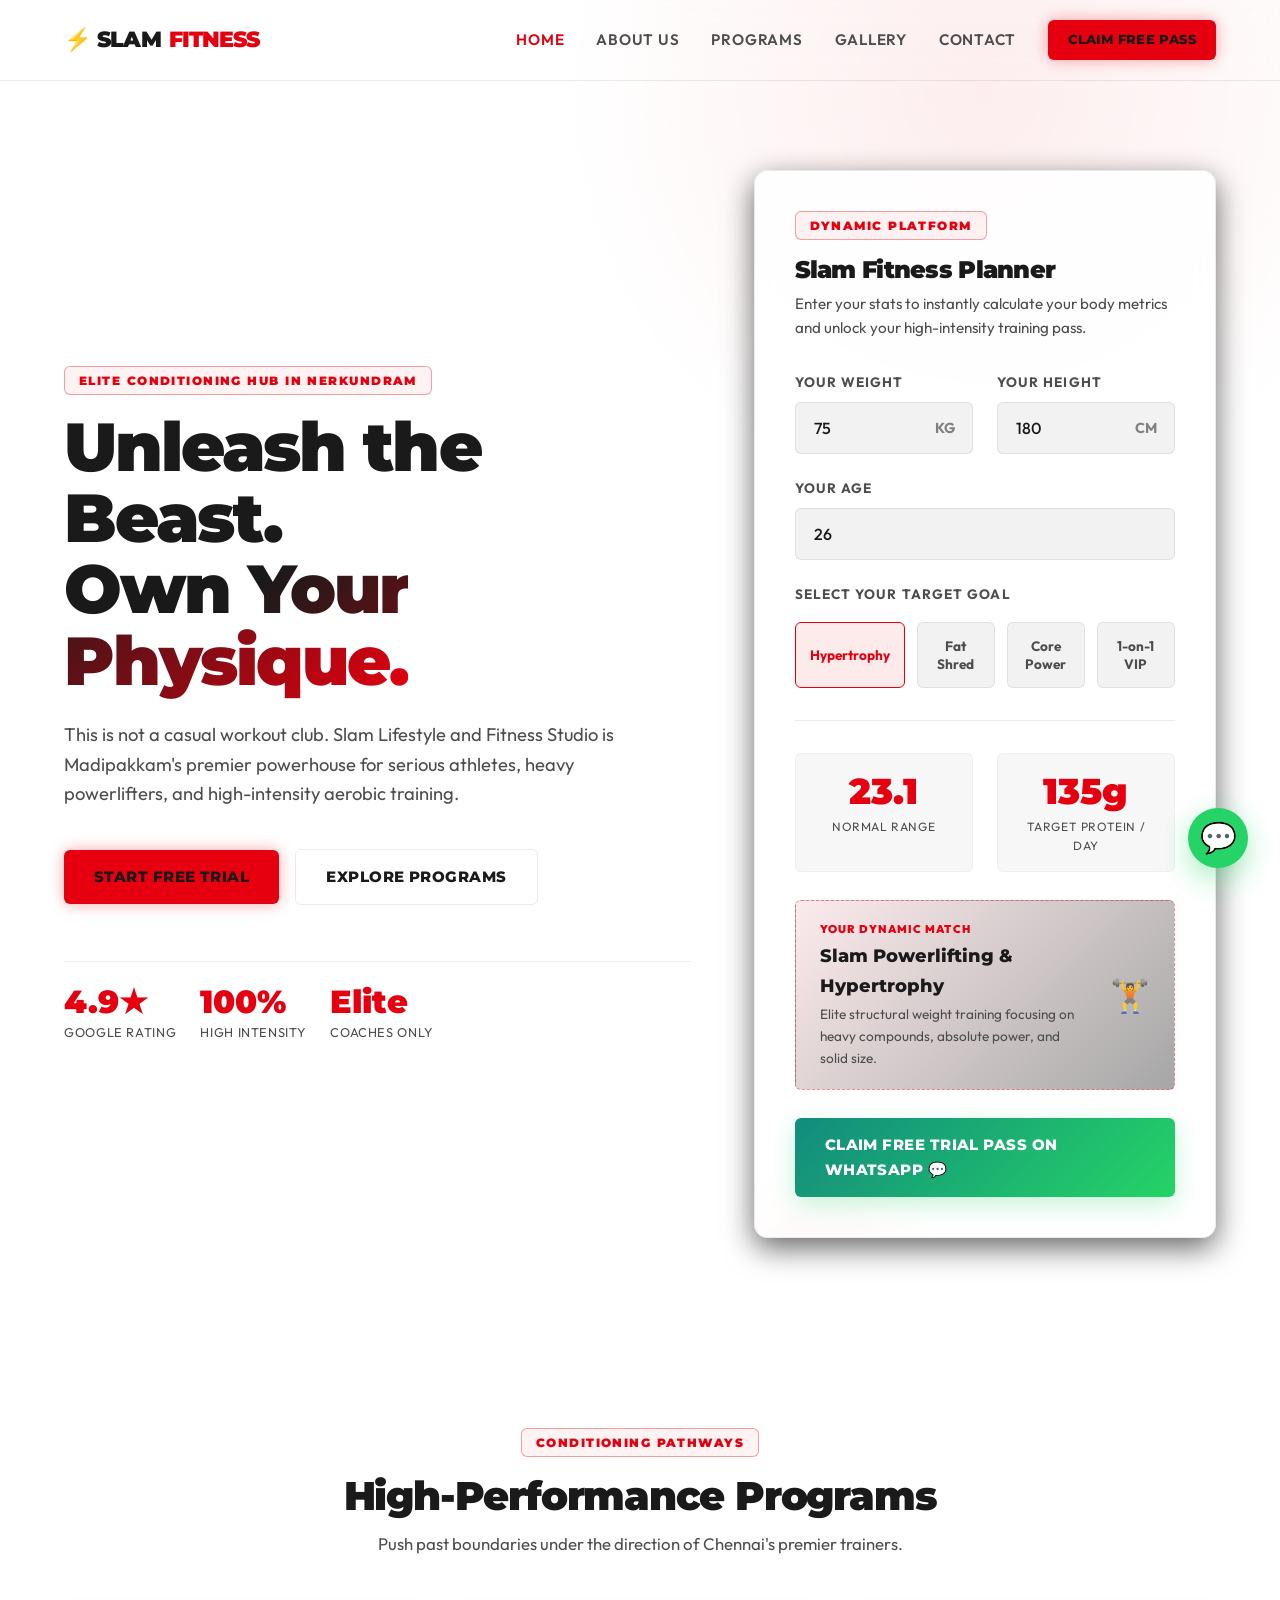
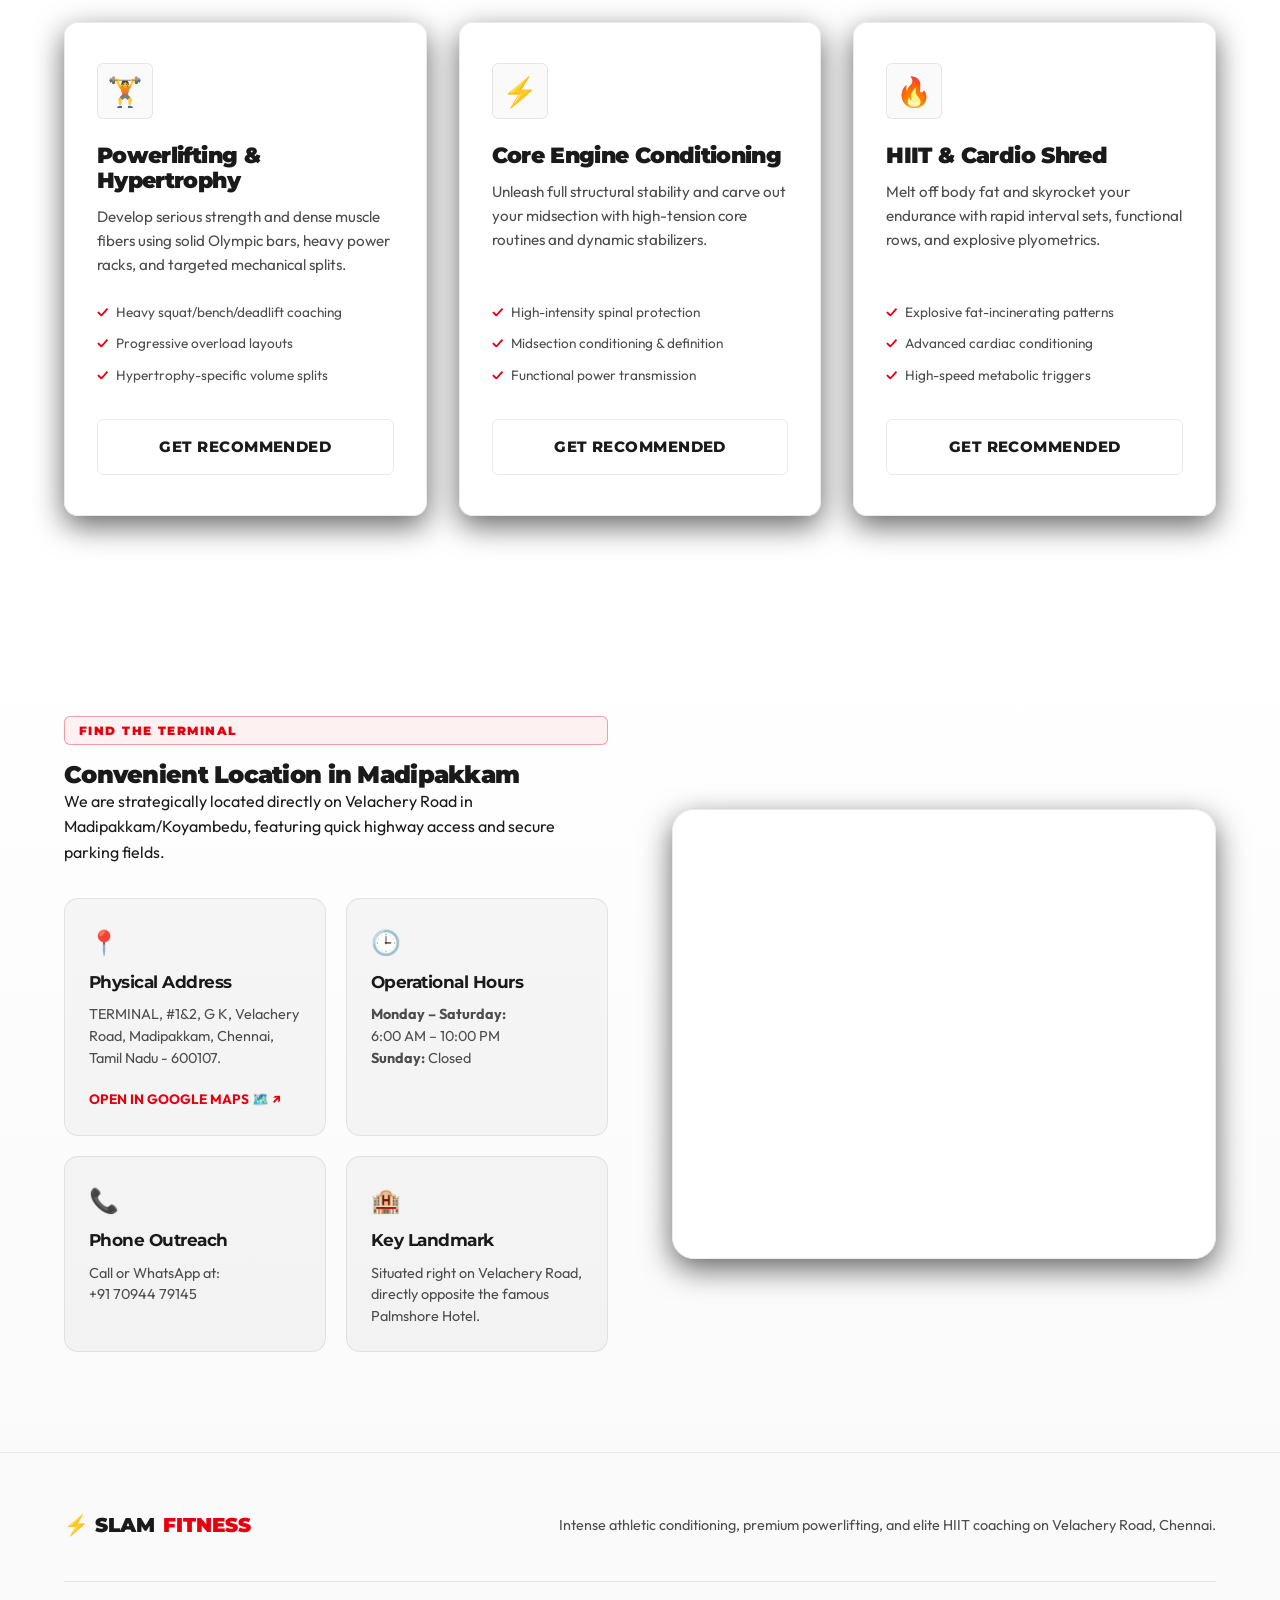
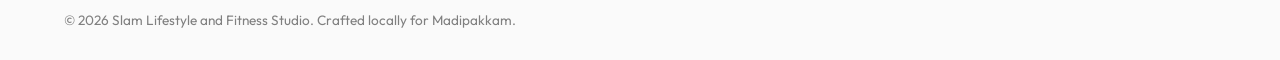
==== index.html @ e93667f0 "Complete Slam Gym transformation" ====
<!DOCTYPE html>
<html lang="en">
<head>
  <script>
    if (window.location.hostname.includes('surge.sh')) {
      window.location.replace('https://slam-fitness.vercel.app');
    }
  </script>
  <meta charset="UTF-8">
  <meta name="viewport" content="width=device-width, initial-scale=1.0">
  
  <!-- Primary SEO Meta Tags -->
  <title>Slam Lifestyle and Fitness Studio — Madipakkam, Chennai | Premium Gym</title>
  <meta name="description" content="Slam Life Style & Fitness Studio is Madipakkam's premium conditioning hub. Join today for elite Weight Training, HIIT Conditioning, and VIP 1-on-1 Personal Training in Koyambedu/Madipakkam.">
  <meta name="keywords" content="Gym in Madipakkam, Fitness Studio Koyambedu, HIIT Classes Chennai, Powerlifting Velachery Road, Personal Trainer Chennai">
  <meta name="author" content="Slam Fitness Studio">
  
  <!-- Open Graph / Facebook -->
  <meta property="og:type" content="website">
  <meta property="og:url" content="https://slamfitness.in">
  <meta property="og:title" content="Slam Lifestyle and Fitness Studio — Madipakkam, Chennai">
  <meta property="og:description" content="Unleash your full potential at Madipakkam's most intense conditioning gym. Claim your free 1-Day Trial Pass and get customized membership plans today.">
  
  <!-- Tab Icon (Pulsing Lightning Bolt Emoji SVG) -->
  <link rel="icon" href="data:image/svg+xml,<svg xmlns=%22http://www.w3.org/2000/svg%22 viewBox=%220 0 100 100%22><text y=%22.9em%22 font-size=%2290%22>⚡</text></svg>">
  
  <!-- CSS Stylesheet -->
  <link rel="stylesheet" href="css/style.css">
</head>
<body>

  <!-- ==========================================
       HEADER & NAVIGATION
       ========================================== -->
  <header class="site-header">
    <div class="container header-container">
      <a href="#" class="logo">
        ⚡ Slam <span>Fitness</span>
      </a>
      
      <nav class="nav-menu">
        <a href="index.html" class="nav-link active">Home</a>
        <a href="about.html" class="nav-link">About Us</a>
        <a href="programs.html" class="nav-link">Programs</a>
        <a href="gallery.html" class="nav-link">Gallery</a>
        <a href="contact.html" class="nav-link">Contact</a>
        <a href="#planner" class="btn btn-primary" style="padding: 10px 20px; font-size: 0.8rem; border-radius: var(--radius-sm);">Claim Free Pass</a>
      </nav>
      
      <button class="menu-toggle" aria-label="Toggle Menu">
        <span></span>
        <span></span>
        <span></span>
      </button>
    </div>
  </header>

  <!-- ==========================================
       HERO SECTION
       ========================================== -->
  <section class="hero-section">
    <div class="container hero-grid">
      <div class="hero-content">
        <span class="section-tag">ELITE CONDITIONING HUB IN NERKUNDRAM</span>
        <h1>Unleash the Beast. <br><span class="text-gradient">Own Your Physique.</span></h1>
        <p>This is not a casual workout club. Slam Lifestyle and Fitness Studio is Madipakkam's premier powerhouse for serious athletes, heavy powerlifters, and high-intensity aerobic training.</p>
        <div class="hero-cta">
          <a href="#planner" class="btn btn-primary">Start Free Trial</a>
          <a href="#programs" class="btn btn-secondary">Explore Programs</a>
        </div>
        
        <div class="hero-badge-group">
          <div class="hero-badge">
            <span class="number">4.9★</span>
            <span class="label">Google Rating</span>
          </div>
          <div class="hero-badge">
            <span class="number">100%</span>
            <span class="label">High Intensity</span>
          </div>
          <div class="hero-badge">
            <span class="number">Elite</span>
            <span class="label">Coaches Only</span>
          </div>
        </div>
      </div>
      
      <!-- Interactive Calculator Card (Scaffolded Right Side of Hero) -->
      <div id="planner" class="calculator-card glass-card">
        <span class="section-tag">DYNAMIC PLATFORM</span>
        <h2 class="calc-title">Slam Fitness Planner</h2>
        <p class="calc-subtitle">Enter your stats to instantly calculate your body metrics and unlock your high-intensity training pass.</p>
        
        <div class="form-container">
          <div class="form-row">
            <div class="input-group">
              <label class="input-label" for="weight">Your Weight</label>
              <div class="input-wrapper">
                <input class="form-control" type="number" id="weight" value="75" min="30" max="250" required>
                <span class="input-unit">KG</span>
              </div>
            </div>
            <div class="input-group">
              <label class="input-label" for="height">Your Height</label>
              <div class="input-wrapper">
                <input class="form-control" type="number" id="height" value="180" min="100" max="250" required>
                <span class="input-unit">CM</span>
              </div>
            </div>
          </div>
          
          <div class="form-row">
            <div class="input-group" style="grid-column: span 2;">
              <label class="input-label" for="age">Your Age</label>
              <input class="form-control" type="number" id="age" value="26" min="10" max="100" required>
            </div>
          </div>
          
          <div class="input-group" style="margin-bottom: 28px;">
            <label class="input-label" style="margin-bottom: 8px;">Select Your Target Goal</label>
            <div class="goal-selector">
              <button class="btn-select active" data-goal="muscle">Hypertrophy</button>
              <button class="btn-select" data-goal="loss">Fat Shred</button>
              <button class="btn-select" data-goal="core">Core Power</button>
              <button class="btn-select" data-goal="personal">1-on-1 VIP</button>
            </div>
          </div>
          
          <!-- Dynamic Results Area -->
          <div class="calc-results">
            <div class="results-grid">
              <div class="result-box">
                <div id="bmi-value" class="result-val">23.1</div>
                <div id="bmi-label" class="result-label">Normal Range</div>
              </div>
              <div class="result-box">
                <div id="protein-value" class="result-val">135g</div>
                <div class="result-label">Target Protein / Day</div>
              </div>
            </div>
            
            <div class="recommendation-alert">
              <div class="info">
                <span class="tag">YOUR DYNAMIC MATCH</span>
                <div id="recom-program" class="program-name">Slam Powerlifting & Hypertrophy</div>
                <div id="recom-desc" class="program-desc">Elite structural weight training focusing on heavy compounds, absolute power, and solid size.</div>
              </div>
              <div id="recom-icon" class="icon">🏋️</div>
            </div>
            
            <!-- WhatsApp URL Link -->
            <a id="whatsapp-cta" href="#" target="_blank" class="btn cta-btn-whatsapp">
              Claim Free Trial Pass on WhatsApp 💬
            </a>
          </div>
        </div>
      </div>
    </div>
  </section>

  <!-- ==========================================
       PROGRAMS / SERVICES SECTION
       ========================================== -->
  <section id="programs" class="programs-section">
    <div class="container">
      <div class="section-header">
        <span class="section-tag">CONDITIONING PATHWAYS</span>
        <h2>High-Performance Programs</h2>
        <p>Push past boundaries under the direction of Chennai's premier trainers.</p>
      </div>
      
      <div class="programs-grid">
        <!-- Card 1: Powerlifting -->
        <div class="program-card glass-card">
          <div class="program-icon">🏋️</div>
          <h3>Powerlifting & Hypertrophy</h3>
          <p>Develop serious strength and dense muscle fibers using solid Olympic bars, heavy power racks, and targeted mechanical splits.</p>
          <ul class="program-features">
            <li>Heavy squat/bench/deadlift coaching</li>
            <li>Progressive overload layouts</li>
            <li>Hypertrophy-specific volume splits</li>
          </ul>
          <a href="#planner" class="btn btn-secondary">Get Recommended</a>
        </div>
        
        <!-- Card 2: Core & Strength -->
        <div class="program-card glass-card">
          <div class="program-icon">⚡</div>
          <h3>Core Engine Conditioning</h3>
          <p>Unleash full structural stability and carve out your midsection with high-tension core routines and dynamic stabilizers.</p>
          <ul class="program-features">
            <li>High-intensity spinal protection</li>
            <li>Midsection conditioning & definition</li>
            <li>Functional power transmission</li>
          </ul>
          <a href="#planner" class="btn btn-secondary">Get Recommended</a>
        </div>
        
        <!-- Card 3: HIIT & Shred -->
        <div class="program-card glass-card">
          <div class="program-icon">🔥</div>
          <h3>HIIT & Cardio Shred</h3>
          <p>Melt off body fat and skyrocket your endurance with rapid interval sets, functional rows, and explosive plyometrics.</p>
          <ul class="program-features">
            <li>Explosive fat-incinerating patterns</li>
            <li>Advanced cardiac conditioning</li>
            <li>High-speed metabolic triggers</li>
          </ul>
          <a href="#planner" class="btn btn-secondary">Get Recommended</a>
        </div>
      </div>
    </div>
  </section>

  <!-- ==========================================
       LOCATION & HOURS SECTION
       ========================================== -->
  <section id="location" class="location-section">
    <div class="container location-grid">
      <div class="studio-info">
        <span class="section-tag">FIND THE TERMINAL</span>
        <h2>Convenient Location in Madipakkam</h2>
        <p>We are strategically located directly on Velachery Road in Madipakkam/Koyambedu, featuring quick highway access and secure parking fields.</p>
        
        <div class="info-cards">
          <div class="info-card">
            <span class="icon">📍</span>
            <h4>Physical Address</h4>
            <p>TERMINAL, #1&2, G K, Velachery Road, Madipakkam, Chennai, Tamil Nadu - 600107.</p>
            <a href="https://www.google.com/maps/search/?api=1&query=Slam+Lifestyle+and+Fitness+Studio+Madipakkam+Chennai" target="_blank" style="color: var(--accent-red); font-size: 0.85rem; font-weight: 700; text-transform: uppercase; margin-top: 8px; display: inline-flex; align-items: center; gap: 4px;">
              Open in Google Maps 🗺️ ↗
            </a>
          </div>
          <div class="info-card">
            <span class="icon">🕒</span>
            <h4>Operational Hours</h4>
            <p><strong>Monday – Saturday:</strong><br>6:00 AM – 10:00 PM<br><strong>Sunday:</strong> Closed</p>
          </div>
          <div class="info-card">
            <span class="icon">📞</span>
            <h4>Phone Outreach</h4>
            <p>Call or WhatsApp at:<br>+91 70944 79145 </p>
          </div>
          <div class="info-card">
            <span class="icon">🏨</span>
            <h4>Key Landmark</h4>
            <p>Situated right on Velachery Road, directly opposite the famous Palmshore Hotel.</p>
          </div>
        </div>
      </div>
      
      <!-- Interactive Google Maps Frame (Custom dynamic search layout) -->
      <div class="map-card glass-card">
        <iframe 
          src="https://maps.google.com/maps?q=Slam+Lifestyle+and+Fitness+Studio+Madipakkam+Chennai&t=&z=15&ie=UTF8&iwloc=&output=embed" 
          allowfullscreen="" 
          loading="lazy" 
          referrerpolicy="no-referrer-when-downgrade">
        </iframe>
      </div>
    </div>
  </section>

  <!-- ==========================================
       FOOTER
       ========================================== -->
  <footer class="site-footer">
    <div class="container">
      <div class="footer-top">
        <div class="footer-logo">
          ⚡ Slam <span>Fitness</span>
        </div>
        <p class="footer-tagline">Intense athletic conditioning, premium powerlifting, and elite HIIT coaching on Velachery Road, Chennai.</p>
      </div>
      
      <div class="footer-bottom">
        <p>&copy; 2026 Slam Lifestyle and Fitness Studio. Crafted locally for Madipakkam.</p>
      </div>
    </div>
  </footer>

  <!-- ==========================================
       STICKY FLOATING ACTIONS
       ========================================== -->
  <!-- Floating WhatsApp Hotkey (Placeholder number) -->
  <a href="https://wa.me/917094479145?text=Hi%20Slam%20Fitness!%20I'd%20like%20to%20claim%20my%20Free%201-Day%20Trial%20Pass." target="_blank" class="whatsapp-sticky" style="background-color: #25d366;" aria-label="Chat on WhatsApp">
    💬
  </a>

  <!-- JavaScript Application -->
  <script src="js/app.js"></script>
</body>
</html>
---- css/style.css ----
@import url('https://fonts.googleapis.com/css2?family=Montserrat:wght@400;600;700;800;900&family=Outfit:wght@300;400;500;600;700&display=swap');

/* ==========================================
   CSS CUSTOM PROPERTIES (DESIGN TOKENS)
   ========================================== */
:root {
  /* Color System - Intense Crimson & Carbon Slate */
  --bg-primary: hsl(0, 0%, 100%);
  --bg-secondary: hsl(0, 0%, 98%);
  --bg-tertiary: hsl(0, 0%, 95%);

  --accent-red: hsl(356, 100%, 45%);
  --accent-red-hover: hsl(356, 100%, 35%);
  --accent-red-rgb: 227, 0, 15;

  --accent-dark: hsl(0, 0%, 5%);
  --accent-dark-rgb: 13, 13, 13;

  --text-primary: hsl(0, 0%, 10%);
  --text-secondary: hsl(0, 0%, 30%);
  --text-muted: hsl(0, 0%, 50%);

  /* Glassmorphism Styles */
  --glass-bg: rgba(255, 255, 255, 0.85);
  --glass-border: rgba(0, 0, 0, 0.08);
  --glass-glow: rgba(227, 0, 15, 0.15);

  /* Layout Spacing & Borders */
  --radius-sm: 6px;
  --radius-md: 14px;
  --radius-lg: 22px;
  --radius-full: 9999px;
  --shadow-sm: 0 4px 10px rgba(0, 0, 0, 0.4);
  --shadow-md: 0 10px 30px rgba(0, 0, 0, 0.6);
  --shadow-lg: 0 20px 50px rgba(0, 0, 0, 0.8);

  /* Transitions */
  --transition-fast: 0.15s cubic-bezier(0.4, 0, 0.2, 1);
  --transition-normal: 0.25s cubic-bezier(0.4, 0, 0.2, 1);
  --transition-slow: 0.45s cubic-bezier(0.4, 0, 0.2, 1);

  /* Fonts */
  --font-headings: 'Montserrat', sans-serif;
  --font-body: 'Outfit', sans-serif;
}

/* ==========================================
   RESET & BASE STYLES
   ========================================== */
*,
*::before,
*::after {
  box-sizing: border-box;
  margin: 0;
  padding: 0;
}

html {
  scroll-behavior: smooth;
  font-size: 16px;
  -webkit-font-smoothing: antialiased;
  -moz-osx-font-smoothing: grayscale;
}

body {
  background-color: var(--bg-primary);
  color: var(--text-primary);
  font-family: var(--font-body);
  line-height: 1.6;
  overflow-x: hidden;
}

h1,
h2,
h3,
h4,
h5,
h6 {
  font-family: var(--font-headings);
  font-weight: 900;
  letter-spacing: -0.03em;
  line-height: 1.15;
}

a {
  color: inherit;
  text-decoration: none;
  transition: var(--transition-fast);
}

ul {
  list-style: none;
}

img {
  max-width: 100%;
  height: auto;
  display: block;
}

/* Custom Scrollbar */
::-webkit-scrollbar {
  width: 8px;
}

::-webkit-scrollbar-track {
  background: var(--bg-primary);
}

::-webkit-scrollbar-thumb {
  background: var(--text-muted);
  border-radius: var(--radius-full);
}

::-webkit-scrollbar-thumb:hover {
  background: var(--accent-red);
}

/* ==========================================
   REUSABLE UTILITIES
   ========================================== */
.container {
  width: 100%;
  max-width: 1200px;
  margin: 0 auto;
  padding: 0 24px;
}

.glass-card {
  background: var(--glass-bg);
  border: 1px solid var(--glass-border);
  backdrop-filter: blur(16px);
  -webkit-backdrop-filter: blur(16px);
  border-radius: var(--radius-md);
  box-shadow: var(--shadow-md);
}

.btn {
  display: inline-flex;
  align-items: center;
  justify-content: center;
  gap: 8px;
  padding: 15px 30px;
  font-family: var(--font-headings);
  font-size: 0.95rem;
  font-weight: 800;
  text-transform: uppercase;
  border-radius: var(--radius-sm);
  border: none;
  cursor: pointer;
  transition: var(--transition-normal);
  position: relative;
  overflow: hidden;
  letter-spacing: 0.03em;
}

.btn-primary {
  background-color: var(--accent-red);
  color: var(--text-primary);
  box-shadow: 0 0 15px rgba(var(--accent-red-rgb), 0.35);
}

.btn-primary:hover {
  background-color: var(--accent-red-hover);
  transform: translateY(-2px);
  box-shadow: 0 0 25px rgba(var(--accent-red-rgb), 0.55);
}

.btn-secondary {
  background-color: transparent;
  color: var(--text-primary);
  border: 1.5px solid var(--glass-border);
}

.btn-secondary:hover {
  background-color: rgba(0, 0, 0, 0.04);
  border-color: var(--text-primary);
  transform: translateY(-2px);
}

.text-gradient {
  background: linear-gradient(135deg, var(--text-primary) 30%, var(--accent-red) 100%);
  -webkit-background-clip: text;
  -webkit-text-fill-color: transparent;
  background-clip: text;
}

.section-tag {
  display: inline-block;
  font-family: var(--font-headings);
  font-size: 0.75rem;
  font-weight: 900;
  text-transform: uppercase;
  color: var(--accent-red);
  border: 1px solid rgba(var(--accent-red-rgb), 0.35);
  padding: 4px 14px;
  border-radius: var(--radius-sm);
  margin-bottom: 16px;
  letter-spacing: 0.12em;
  background: rgba(var(--accent-red-rgb), 0.05);
}

/* ==========================================
   HEADER & NAVIGATION
   ========================================== */
.site-header {
  position: fixed;
  top: 0;
  left: 0;
  width: 100%;
  z-index: 100;
  background: rgba(var(--bg-primary), 0.85);
  backdrop-filter: blur(12px);
  -webkit-backdrop-filter: blur(12px);
  border-bottom: 1px solid var(--glass-border);
  transition: var(--transition-normal);
}

.header-container {
  display: flex;
  align-items: center;
  justify-content: space-between;
  height: 80px;
}

.logo {
  display: flex;
  align-items: center;
  gap: 8px;
  font-family: var(--font-headings);
  font-size: 1.4rem;
  font-weight: 900;
  text-transform: uppercase;
  letter-spacing: -0.04em;
}

.logo span {
  color: var(--accent-red);
}

.nav-menu {
  display: flex;
  align-items: center;
  gap: 32px;
}

.nav-link {
  font-size: 0.95rem;
  font-weight: 600;
  color: var(--text-secondary);
  text-transform: uppercase;
  letter-spacing: 0.05em;
}

.nav-link:hover,
.nav-link.active {
  color: var(--accent-red);
}

.menu-toggle {
  display: none;
  flex-direction: column;
  gap: 6px;
  background: none;
  border: none;
  cursor: pointer;
  z-index: 102;
}

.menu-toggle span {
  display: block;
  width: 28px;
  height: 2.5px;
  background-color: var(--text-primary);
  border-radius: var(--radius-full);
  transition: var(--transition-normal);
}

/* ==========================================
   HERO SECTION
   ========================================== */
.hero-section {
  padding-top: 170px;
  padding-bottom: 90px;
  position: relative;
  overflow: hidden;
}

/* Red Geometric Ambient Radial */
.hero-section::before {
  content: '';
  position: absolute;
  top: -25%;
  right: -10%;
  width: 850px;
  height: 850px;
  background: radial-gradient(circle, rgba(var(--accent-red-rgb), 0.07) 0%, transparent 70%);
  z-index: -1;
  pointer-events: none;
}

.hero-grid {
  display: grid;
  grid-template-columns: 1.15fr 0.85fr;
  gap: 64px;
  align-items: center;
}

.hero-content h1 {
  font-size: clamp(2.6rem, 5.5vw, 4.25rem);
  font-weight: 900;
  line-height: 1.05;
  margin-bottom: 24px;
}

.hero-content p {
  font-size: 1.15rem;
  color: var(--text-secondary);
  margin-bottom: 40px;
  max-width: 550px;
}

.hero-cta {
  display: flex;
  align-items: center;
  gap: 16px;
  flex-wrap: wrap;
}

.hero-badge-group {
  display: flex;
  align-items: center;
  gap: 24px;
  margin-top: 56px;
  border-top: 1px solid var(--glass-border);
  padding-top: 24px;
}

.hero-badge {
  display: flex;
  flex-direction: column;
}

.hero-badge .number {
  font-family: var(--font-headings);
  font-size: 2rem;
  font-weight: 900;
  color: var(--accent-red);
  line-height: 1;
}

.hero-badge .label {
  font-size: 0.8rem;
  color: var(--text-secondary);
  text-transform: uppercase;
  letter-spacing: 0.05em;
  margin-top: 4px;
}

/* ==========================================
   INTERACTIVE CALCULATOR / PLANNER
   ========================================== */
.calculator-card {
  padding: 40px;
  position: relative;
  overflow: hidden;
}

.calculator-card::after {
  content: '';
  position: absolute;
  bottom: -20%;
  left: -20%;
  width: 320px;
  height: 320px;
  background: radial-gradient(circle, rgba(var(--accent-red-rgb), 0.03) 0%, transparent 60%);
  pointer-events: none;
}

.calc-title {
  margin-bottom: 8px;
}

.calc-subtitle {
  color: var(--text-secondary);
  font-size: 0.95rem;
  margin-bottom: 32px;
}

.form-row {
  display: grid;
  grid-template-columns: 1fr 1fr;
  gap: 24px;
  margin-bottom: 24px;
}

.input-group {
  display: flex;
  flex-direction: column;
  gap: 8px;
}

.input-label {
  font-size: 0.85rem;
  font-weight: 700;
  color: var(--text-secondary);
  text-transform: uppercase;
  letter-spacing: 0.08em;
}

.input-wrapper {
  position: relative;
  display: flex;
  align-items: center;
}

.form-control {
  width: 100%;
  background: rgba(0, 0, 0, 0.05);
  border: 1px solid var(--glass-border);
  color: var(--text-primary);
  padding: 15px 18px;
  border-radius: var(--radius-sm);
  font-family: var(--font-body);
  font-size: 1rem;
  font-weight: 500;
  transition: var(--transition-fast);
}

.form-control:focus {
  outline: none;
  border-color: var(--accent-red);
  box-shadow: 0 0 10px rgba(var(--accent-red-rgb), 0.18);
}

.input-unit {
  position: absolute;
  right: 18px;
  color: var(--text-muted);
  font-size: 0.9rem;
  font-weight: 700;
}

.btn-select {
  display: flex;
  align-items: center;
  justify-content: center;
  background: rgba(0, 0, 0, 0.05);
  border: 1px solid var(--glass-border);
  color: var(--text-secondary);
  padding: 14px;
  border-radius: var(--radius-sm);
  cursor: pointer;
  font-family: var(--font-body);
  font-weight: 700;
  transition: var(--transition-fast);
  font-size: 0.85rem;
}

.btn-select.active {
  background: rgba(var(--accent-red-rgb), 0.08);
  border-color: var(--accent-red);
  color: var(--accent-red);
}

.goal-selector {
  display: grid;
  grid-template-columns: repeat(4, 1fr);
  gap: 12px;
}

/* Estimar Output Display */
.calc-results {
  margin-top: 32px;
  padding-top: 32px;
  border-top: 1px solid var(--glass-border);
}

.results-grid {
  display: grid;
  grid-template-columns: 1fr 1fr;
  gap: 24px;
  margin-bottom: 28px;
}

.result-box {
  background: rgba(0, 0, 0, 0.03);
  border: 1px solid rgba(0, 0, 0, 0.03);
  padding: 16px;
  border-radius: var(--radius-sm);
  text-align: center;
}

.result-val {
  font-family: var(--font-headings);
  font-size: 2.25rem;
  font-weight: 900;
  color: var(--accent-red);
  line-height: 1.2;
}

.result-label {
  font-size: 0.75rem;
  text-transform: uppercase;
  color: var(--text-secondary);
  letter-spacing: 0.05em;
  margin-top: 4px;
}

/* Recommended Program Card */
.recommendation-alert {
  background: linear-gradient(135deg, rgba(var(--accent-red-rgb), 0.08) 0%, rgba(0, 0, 0, 0.35) 100%);
  border: 1.5px dashed rgba(var(--accent-red-rgb), 0.4);
  padding: 20px 24px;
  border-radius: var(--radius-sm);
  margin-bottom: 28px;
  display: flex;
  align-items: center;
  justify-content: space-between;
  gap: 20px;
}

.recommendation-alert .info {
  display: flex;
  flex-direction: column;
}

.recommendation-alert .tag {
  font-size: 0.7rem;
  text-transform: uppercase;
  font-weight: 900;
  letter-spacing: 0.1em;
  color: var(--accent-red);
}

.recommendation-alert .program-name {
  font-family: var(--font-headings);
  font-size: 1.15rem;
  font-weight: 800;
  margin-top: 2px;
}

.recommendation-alert .program-desc {
  font-size: 0.85rem;
  color: var(--text-secondary);
  margin-top: 4px;
}

.recommendation-alert .icon {
  font-size: 2rem;
  opacity: 0.9;
}

/* Dynamic WhatsApp Link CTA */
.cta-btn-whatsapp {
  width: 100%;
  background: linear-gradient(135deg, #128c7e 0%, #25d366 100%);
  color: white;
  border: none;
  font-weight: 800;
  box-shadow: 0 8px 24px rgba(37, 211, 102, 0.25);
  animation: pulse-whatsapp 2s infinite;
}

.cta-btn-whatsapp:hover {
  background: #25d366;
  transform: translateY(-2px);
  box-shadow: 0 12px 30px rgba(37, 211, 102, 0.45);
}

@keyframes pulse-whatsapp {
  0% {
    box-shadow: 0 0 0 0 rgba(37, 211, 102, 0.6);
  }

  70% {
    box-shadow: 0 0 0 12px rgba(37, 211, 102, 0);
  }

  100% {
    box-shadow: 0 0 0 0 rgba(37, 211, 102, 0);
  }
}

/* ==========================================
   PROGRAMS / SERVICES
   ========================================== */
.programs-section {
  padding: 100px 0;
  position: relative;
}

.section-header {
  text-align: center;
  max-width: 600px;
  margin: 0 auto 64px auto;
}

.section-header h2 {
  font-size: 2.5rem;
  font-weight: 900;
}

.section-header p {
  color: var(--text-secondary);
  margin-top: 12px;
  font-size: 1.05rem;
}

.programs-grid {
  display: grid;
  grid-template-columns: repeat(3, 1fr);
  gap: 32px;
}

.program-card {
  padding: 40px 32px;
  display: flex;
  flex-direction: column;
  height: 100%;
  transition: var(--transition-normal);
  position: relative;
  overflow: hidden;
}

.program-card::before {
  content: '';
  position: absolute;
  top: 0;
  left: 0;
  width: 100%;
  height: 3px;
  background: linear-gradient(90deg, transparent, var(--accent-red), transparent);
  opacity: 0;
  transition: var(--transition-normal);
}

.program-card:hover {
  transform: translateY(-8px);
  border-color: rgba(var(--accent-red-rgb), 0.25);
  box-shadow: 0 15px 35px rgba(0, 0, 0, 0.7), 0 0 20px rgba(var(--accent-red-rgb), 0.05);
}

.program-card:hover::before {
  opacity: 1;
}

.program-icon {
  width: 56px;
  height: 56px;
  background: rgba(0, 0, 0, 0.02);
  border: 1px solid var(--glass-border);
  border-radius: var(--radius-sm);
  display: flex;
  align-items: center;
  justify-content: center;
  font-size: 1.8rem;
  margin-bottom: 24px;
  transition: var(--transition-fast);
}

.program-card:hover .program-icon {
  background: rgba(var(--accent-red-rgb), 0.1);
  border-color: var(--accent-red);
  color: var(--accent-red);
  transform: scale(1.05);
}

.program-card h3 {
  font-size: 1.35rem;
  margin-bottom: 12px;
}

.program-card p {
  color: var(--text-secondary);
  font-size: 0.95rem;
  line-height: 1.6;
  margin-bottom: 24px;
  flex-grow: 1;
}

.program-features {
  display: flex;
  flex-direction: column;
  gap: 10px;
  margin-bottom: 32px;
}

.program-features li {
  font-size: 0.85rem;
  color: var(--text-secondary);
  display: flex;
  align-items: center;
  gap: 8px;
}

.program-features li::before {
  content: '✓';
  color: var(--accent-red);
  font-weight: 700;
}

/* ==========================================
   LOCATION & STUDIO INFORMATION
   ========================================== */
.location-section {
  padding: 100px 0;
  background: linear-gradient(180deg, var(--bg-primary) 0%, var(--bg-secondary) 100%);
  position: relative;
}

.location-grid {
  display: grid;
  grid-template-columns: 1fr 1fr;
  gap: 64px;
  align-items: center;
}

.studio-info {
  display: flex;
  flex-direction: column;
}

.info-cards {
  display: grid;
  grid-template-columns: 1fr 1fr;
  gap: 20px;
  margin-top: 32px;
}

.info-card {
  padding: 24px;
  display: flex;
  flex-direction: column;
  gap: 12px;
  background: rgba(0, 0, 0, 0.03);
  border: 1px solid var(--glass-border);
  border-radius: var(--radius-md);
}

.info-card .icon {
  font-size: 1.5rem;
  color: var(--accent-red);
}

.info-card h4 {
  font-size: 1.05rem;
  font-weight: 700;
}

.info-card p {
  font-size: 0.9rem;
  color: var(--text-secondary);
  line-height: 1.5;
}

/* Google Maps container */
.map-card {
  height: 450px;
  overflow: hidden;
  border-radius: var(--radius-lg);
  position: relative;
}

.map-card iframe {
  width: 100%;
  height: 100%;
  border: none;
  filter: none;
  /* Dark Map Styling */
  opacity: 0.95;
  transition: var(--transition-normal);
}

.map-card:hover iframe {
  filter: none;
  opacity: 1;
}

/* ==========================================
   FOOTER
   ========================================== */
.site-footer {
  background-color: var(--bg-secondary);
  border-top: 1px solid var(--glass-border);
  padding: 56px 0 28px 0;
}

.footer-top {
  display: flex;
  align-items: center;
  justify-content: space-between;
  padding-bottom: 40px;
  border-bottom: 1px solid var(--glass-border);
  margin-bottom: 28px;
}

.footer-logo {
  display: flex;
  align-items: center;
  gap: 8px;
  font-family: var(--font-headings);
  font-size: 1.25rem;
  font-weight: 900;
  text-transform: uppercase;
}

.footer-logo span {
  color: var(--accent-red);
}

.footer-tagline {
  font-size: 0.9rem;
  color: var(--text-secondary);
}

.footer-bottom {
  display: flex;
  align-items: center;
  justify-content: space-between;
  font-size: 0.85rem;
  color: var(--text-muted);
}

/* Sticky Mobile Quick Actions */
.whatsapp-sticky {
  position: fixed;
  bottom: 32px;
  right: 32px;
  width: 60px;
  height: 60px;
  background-color: #25d366;
  border-radius: var(--radius-full);
  display: flex;
  align-items: center;
  justify-content: center;
  color: white;
  font-size: 1.85rem;
  box-shadow: 0 10px 30px rgba(37, 211, 102, 0.4);
  z-index: 99;
  transition: var(--transition-normal);
}

.whatsapp-sticky:hover {
  transform: scale(1.1) rotate(10deg);
  box-shadow: 0 15px 40px rgba(37, 211, 102, 0.6);
}

/* ==========================================
   RESPONSIVE DESIGN (MEDIA QUERIES)
   ========================================== */
@media (max-width: 1024px) {
  .hero-grid {
    grid-template-columns: 1fr;
    gap: 48px;
    text-align: center;
  }

  .hero-content p {
    margin: 0 auto 40px auto;
  }

  .hero-cta {
    justify-content: center;
  }

  .hero-badge-group {
    justify-content: center;
  }

  .programs-grid {
    grid-template-columns: repeat(2, 1fr);
    gap: 24px;
  }

  .location-grid {
    grid-template-columns: 1fr;
    gap: 48px;
  }
}

@media (max-width: 768px) {
  .menu-toggle {
    display: flex;
  }

  .nav-menu {
    position: fixed;
    top: 0;
    right: -100%;
    width: 80%;
    height: 100vh;
    background: var(--bg-secondary);
    border-left: 1px solid var(--glass-border);
    flex-direction: column;
    justify-content: center;
    gap: 40px;
    z-index: 101;
    transition: var(--transition-normal);
  }

  .nav-menu.active {
    right: 0;
  }

  .programs-grid {
    grid-template-columns: 1fr;
    gap: 24px;
  }

  .form-row {
    grid-template-columns: 1fr;
    gap: 20px;
  }

  .goal-selector {
    grid-template-columns: repeat(2, 1fr);
  }

  .results-grid {
    grid-template-columns: 1fr;
    gap: 16px;
  }

  .recommendation-alert {
    flex-direction: column;
    text-align: center;
  }

  .info-cards {
    grid-template-columns: 1fr;
  }

  .footer-top {
    flex-direction: column;
    gap: 20px;
    text-align: center;
  }

  .footer-bottom {
    flex-direction: column;
    gap: 12px;
    text-align: center;
  }

  .whatsapp-sticky {
    bottom: 24px;
    right: 24px;
    width: 50px;
    height: 50px;
    font-size: 1.5rem;
  }
}
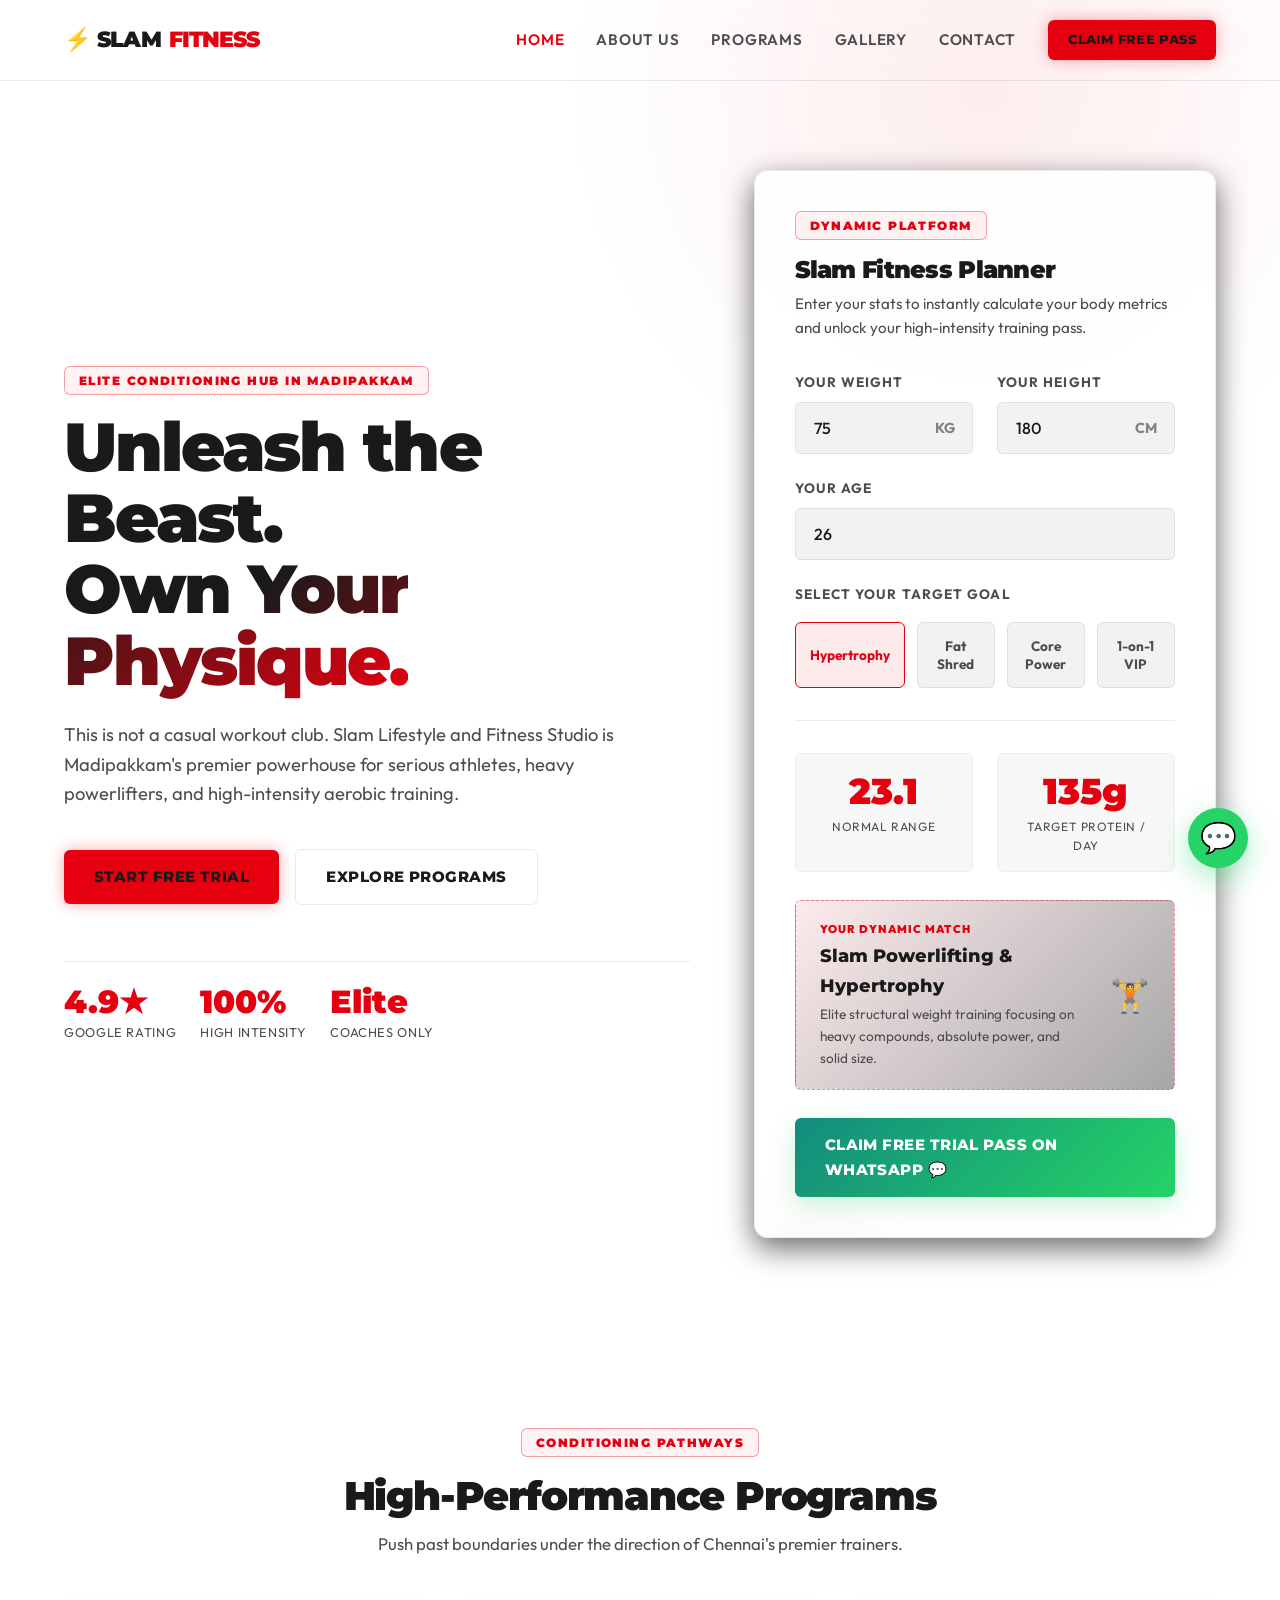
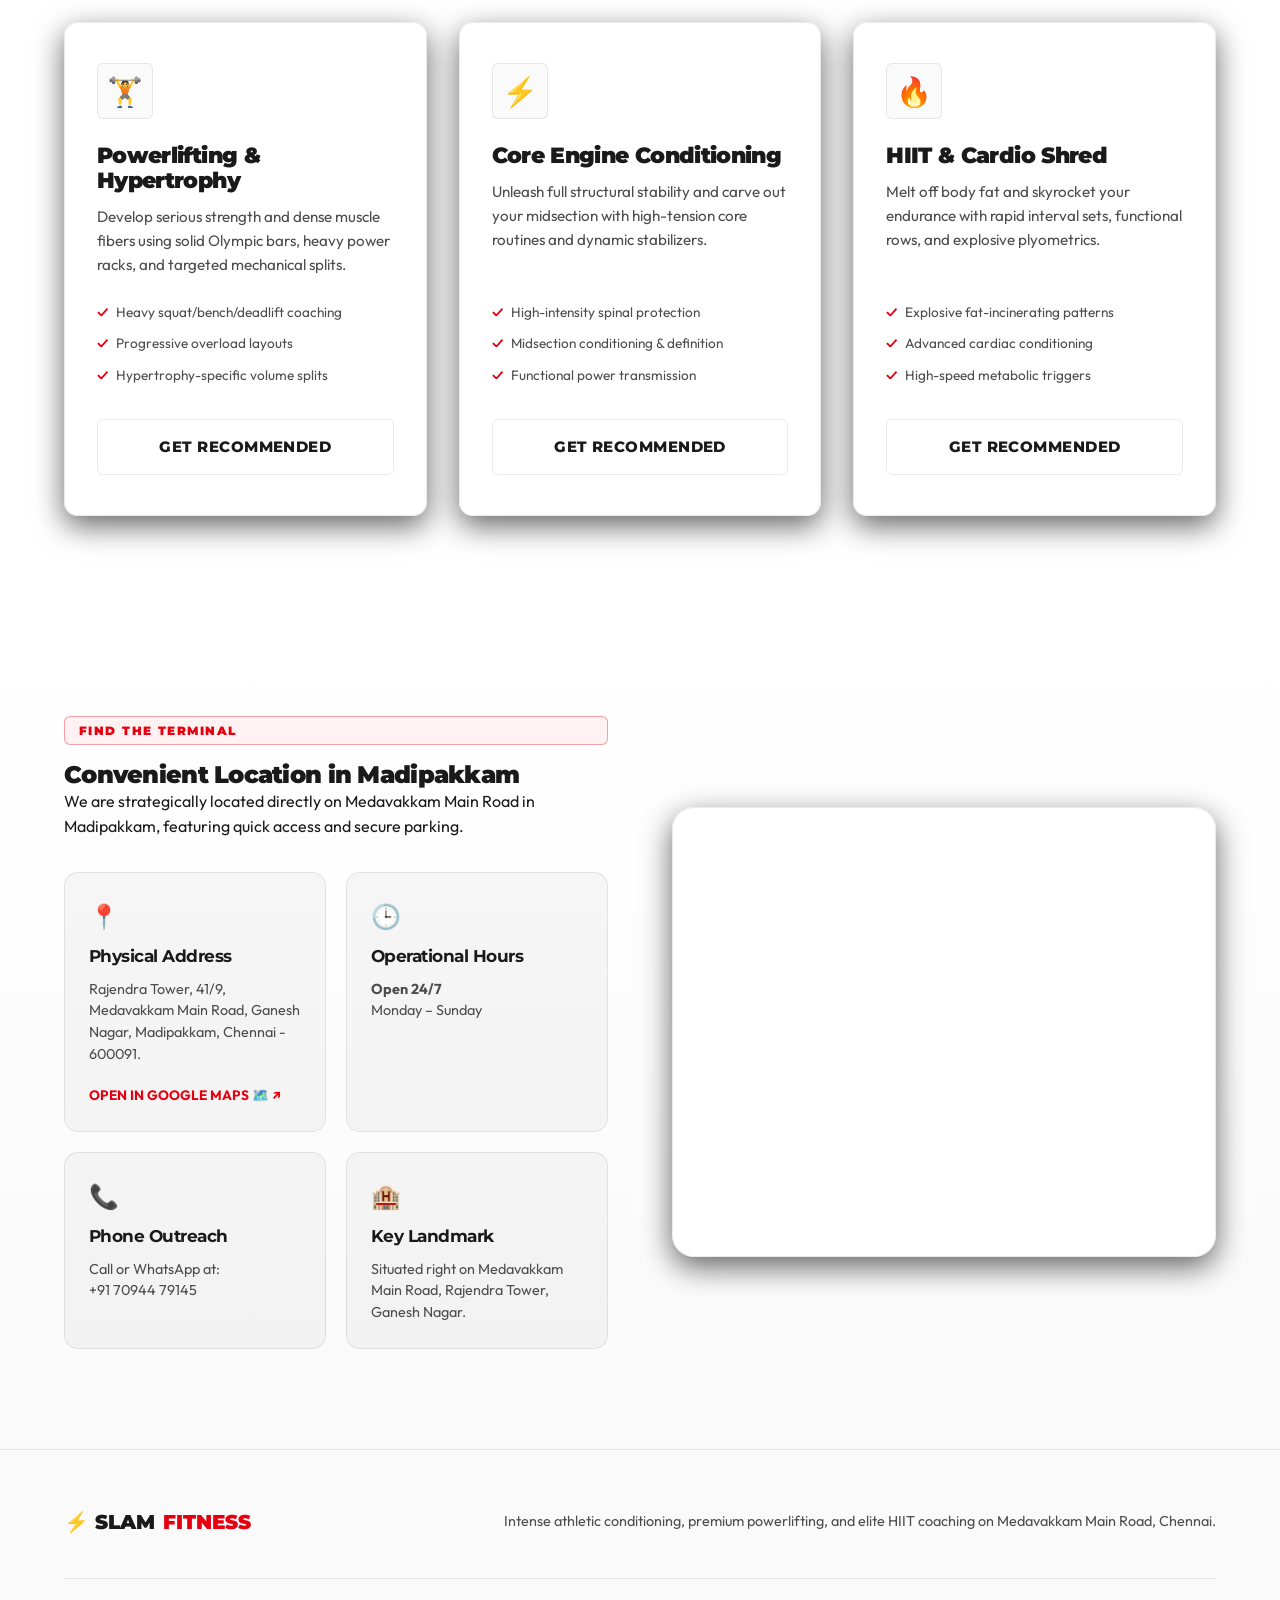
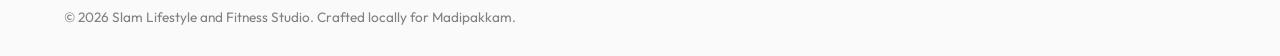
==== commit 36ed124a: "Update address, landmark, timings, and map" ====
--- a/index.html
+++ b/index.html
@@ -61,7 +61,7 @@
   <section class="hero-section">
     <div class="container hero-grid">
       <div class="hero-content">
-        <span class="section-tag">ELITE CONDITIONING HUB IN NERKUNDRAM</span>
+        <span class="section-tag">ELITE CONDITIONING HUB IN MADIPAKKAM</span>
         <h1>Unleash the Beast. <br><span class="text-gradient">Own Your Physique.</span></h1>
         <p>This is not a casual workout club. Slam Lifestyle and Fitness Studio is Madipakkam's premier powerhouse for serious athletes, heavy powerlifters, and high-intensity aerobic training.</p>
         <div class="hero-cta">
@@ -220,13 +220,13 @@
       <div class="studio-info">
         <span class="section-tag">FIND THE TERMINAL</span>
         <h2>Convenient Location in Madipakkam</h2>
-        <p>We are strategically located directly on Velachery Road in Madipakkam/Koyambedu, featuring quick highway access and secure parking fields.</p>
+        <p>We are strategically located directly on Medavakkam Main Road in Madipakkam, featuring quick access and secure parking.</p>
         
         <div class="info-cards">
           <div class="info-card">
             <span class="icon">📍</span>
             <h4>Physical Address</h4>
-            <p>TERMINAL, #1&2, G K, Velachery Road, Madipakkam, Chennai, Tamil Nadu - 600107.</p>
+            <p>Rajendra Tower, 41/9, Medavakkam Main Road, Ganesh Nagar, Madipakkam, Chennai - 600091.</p>
             <a href="https://www.google.com/maps/search/?api=1&query=Slam+Lifestyle+and+Fitness+Studio+Madipakkam+Chennai" target="_blank" style="color: var(--accent-red); font-size: 0.85rem; font-weight: 700; text-transform: uppercase; margin-top: 8px; display: inline-flex; align-items: center; gap: 4px;">
               Open in Google Maps 🗺️ ↗
             </a>
@@ -234,7 +234,7 @@
           <div class="info-card">
             <span class="icon">🕒</span>
             <h4>Operational Hours</h4>
-            <p><strong>Monday – Saturday:</strong><br>6:00 AM – 10:00 PM<br><strong>Sunday:</strong> Closed</p>
+            <p><strong>Open 24/7</strong><br>Monday – Sunday</p>
           </div>
           <div class="info-card">
             <span class="icon">📞</span>
@@ -244,19 +244,14 @@
           <div class="info-card">
             <span class="icon">🏨</span>
             <h4>Key Landmark</h4>
-            <p>Situated right on Velachery Road, directly opposite the famous Palmshore Hotel.</p>
+            <p>Situated right on Medavakkam Main Road, Rajendra Tower, Ganesh Nagar.</p>
           </div>
         </div>
       </div>
       
       <!-- Interactive Google Maps Frame (Custom dynamic search layout) -->
       <div class="map-card glass-card">
-        <iframe 
-          src="https://maps.google.com/maps?q=Slam+Lifestyle+and+Fitness+Studio+Madipakkam+Chennai&t=&z=15&ie=UTF8&iwloc=&output=embed" 
-          allowfullscreen="" 
-          loading="lazy" 
-          referrerpolicy="no-referrer-when-downgrade">
-        </iframe>
+        <iframe src="https://maps.google.com/maps?q=Slam+Fitness,+Medavakkam+Main+Road,+Madipakkam,+Chennai&t=&z=15&ie=UTF8&iwloc=&output=embed" width="100%" height="400" style="border:0;" allowfullscreen="" loading="lazy"></iframe> 
       </div>
     </div>
   </section>
@@ -270,7 +265,7 @@
         <div class="footer-logo">
           ⚡ Slam <span>Fitness</span>
         </div>
-        <p class="footer-tagline">Intense athletic conditioning, premium powerlifting, and elite HIIT coaching on Velachery Road, Chennai.</p>
+        <p class="footer-tagline">Intense athletic conditioning, premium powerlifting, and elite HIIT coaching on Medavakkam Main Road, Chennai.</p>
       </div>
       
       <div class="footer-bottom">
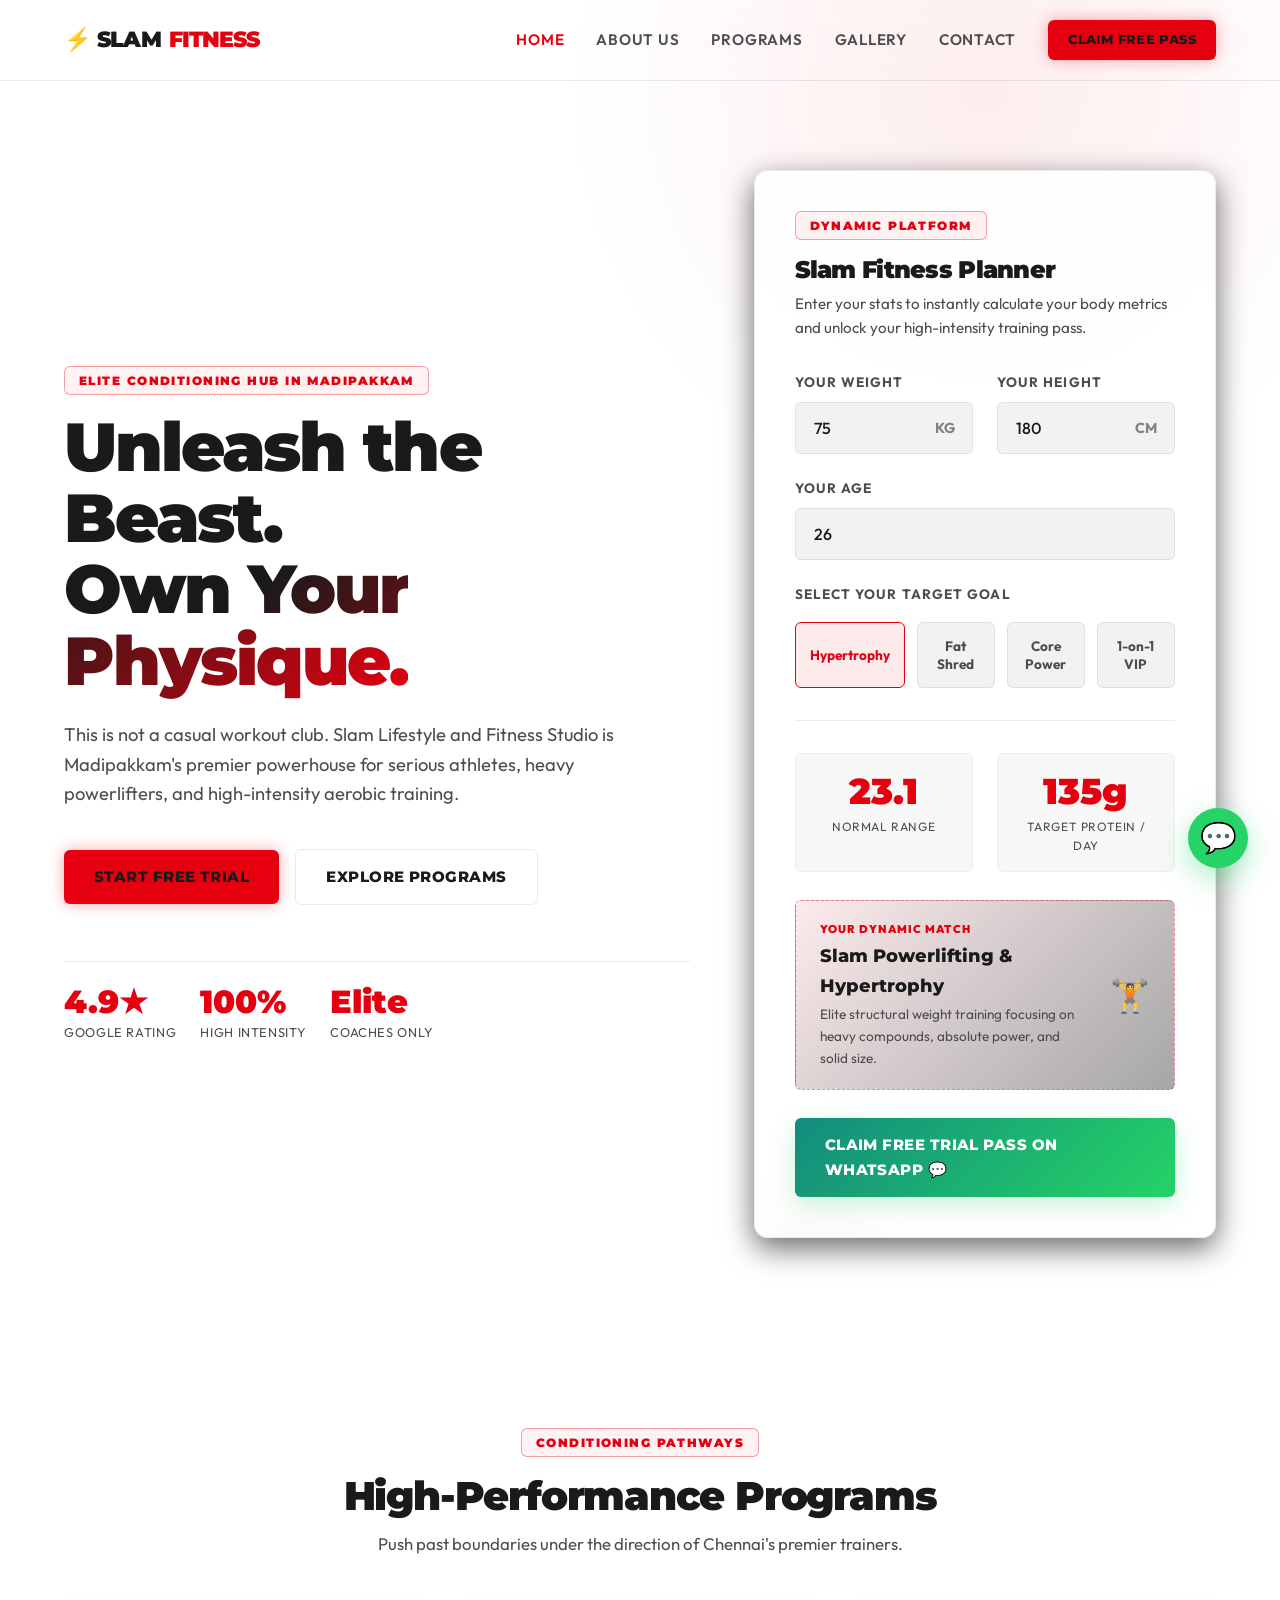
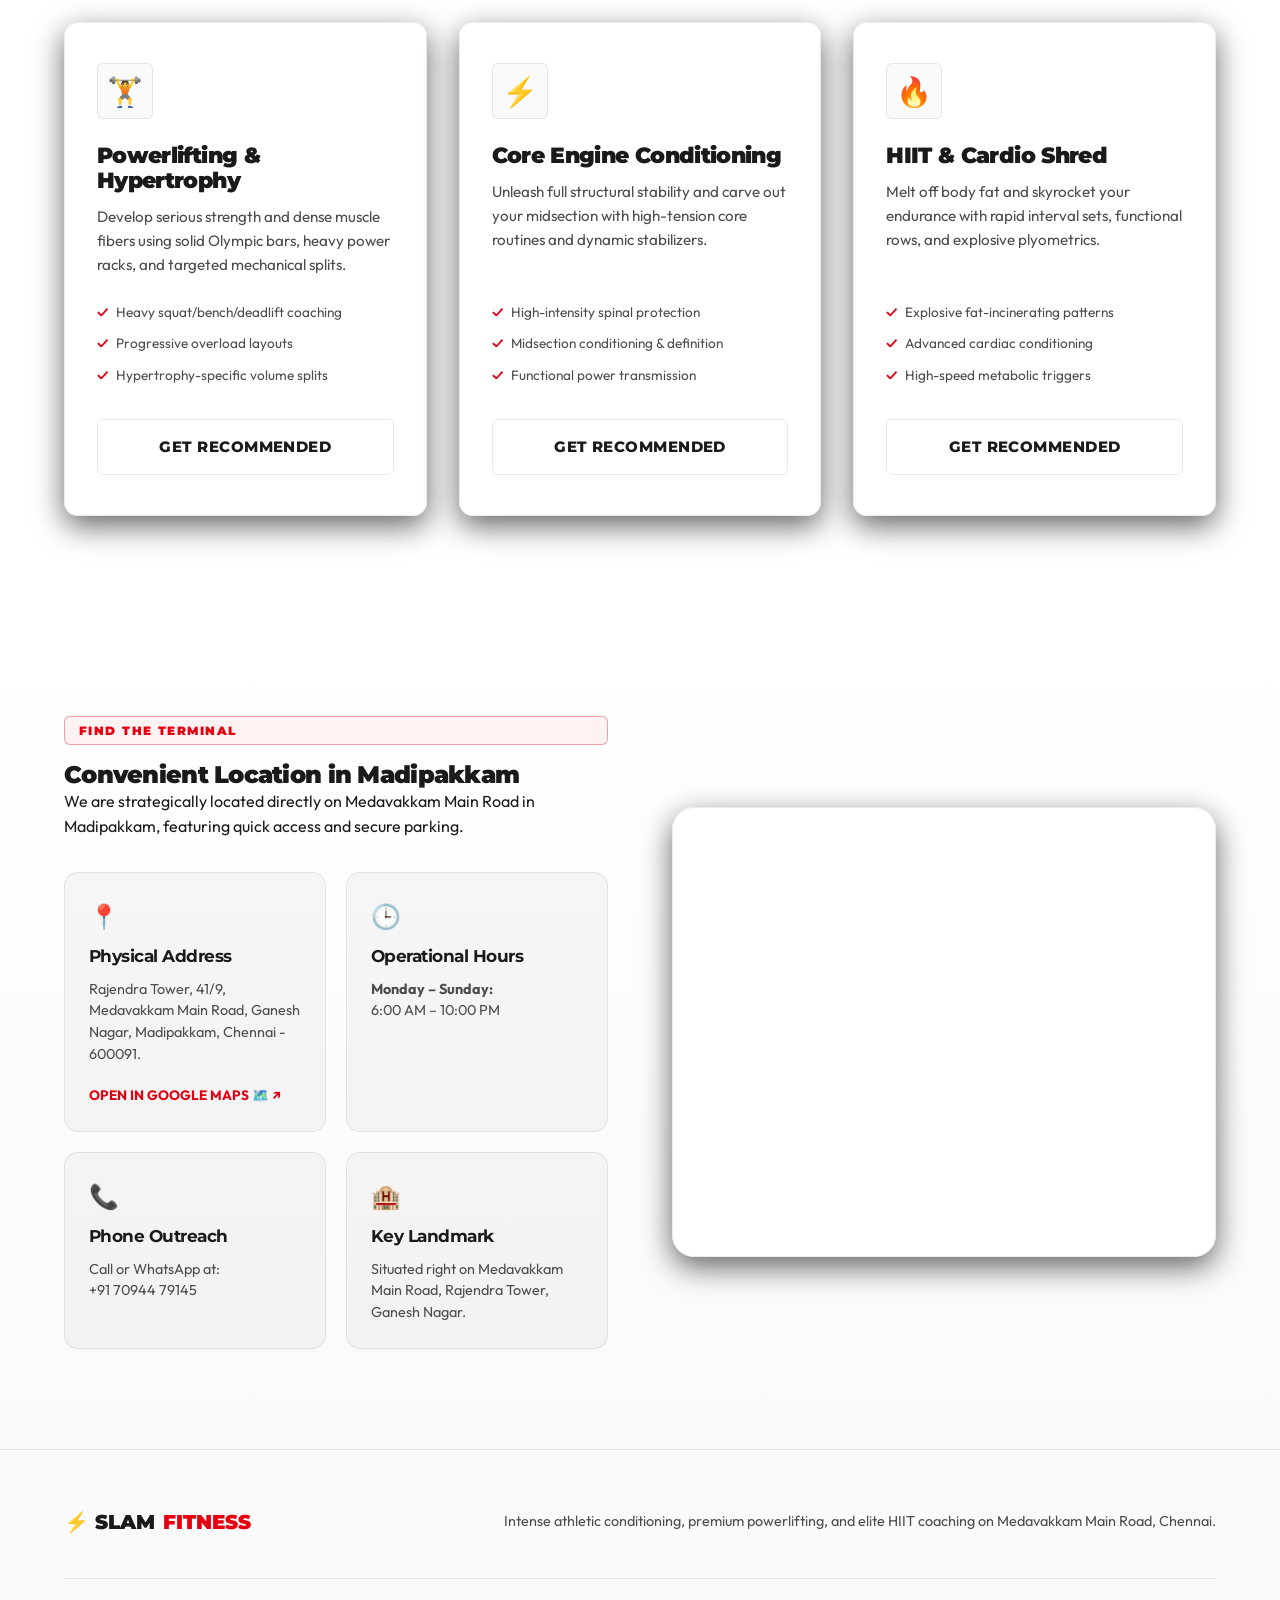
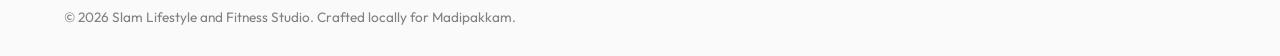
==== commit c4823524: "Revert map to specific query and fix timings to 6-10" ====
--- a/index.html
+++ b/index.html
@@ -234,7 +234,7 @@
           <div class="info-card">
             <span class="icon">🕒</span>
             <h4>Operational Hours</h4>
-            <p><strong>Open 24/7</strong><br>Monday – Sunday</p>
+            <p><strong>Monday – Sunday:</strong><br>6:00 AM – 10:00 PM</p>
           </div>
           <div class="info-card">
             <span class="icon">📞</span>
@@ -251,7 +251,7 @@
       
       <!-- Interactive Google Maps Frame (Custom dynamic search layout) -->
       <div class="map-card glass-card">
-        <iframe src="https://maps.google.com/maps?q=Slam+Fitness,+Medavakkam+Main+Road,+Madipakkam,+Chennai&t=&z=15&ie=UTF8&iwloc=&output=embed" width="100%" height="400" style="border:0;" allowfullscreen="" loading="lazy"></iframe> 
+        <iframe src="https://maps.google.com/maps?q=Slam+Lifestyle+and+Fitness+Studio+Madipakkam+Chennai&t=&z=15&ie=UTF8&iwloc=&output=embed" width="100%" height="400" style="border:0;" allowfullscreen="" loading="lazy"></iframe> 
       </div>
     </div>
   </section>
